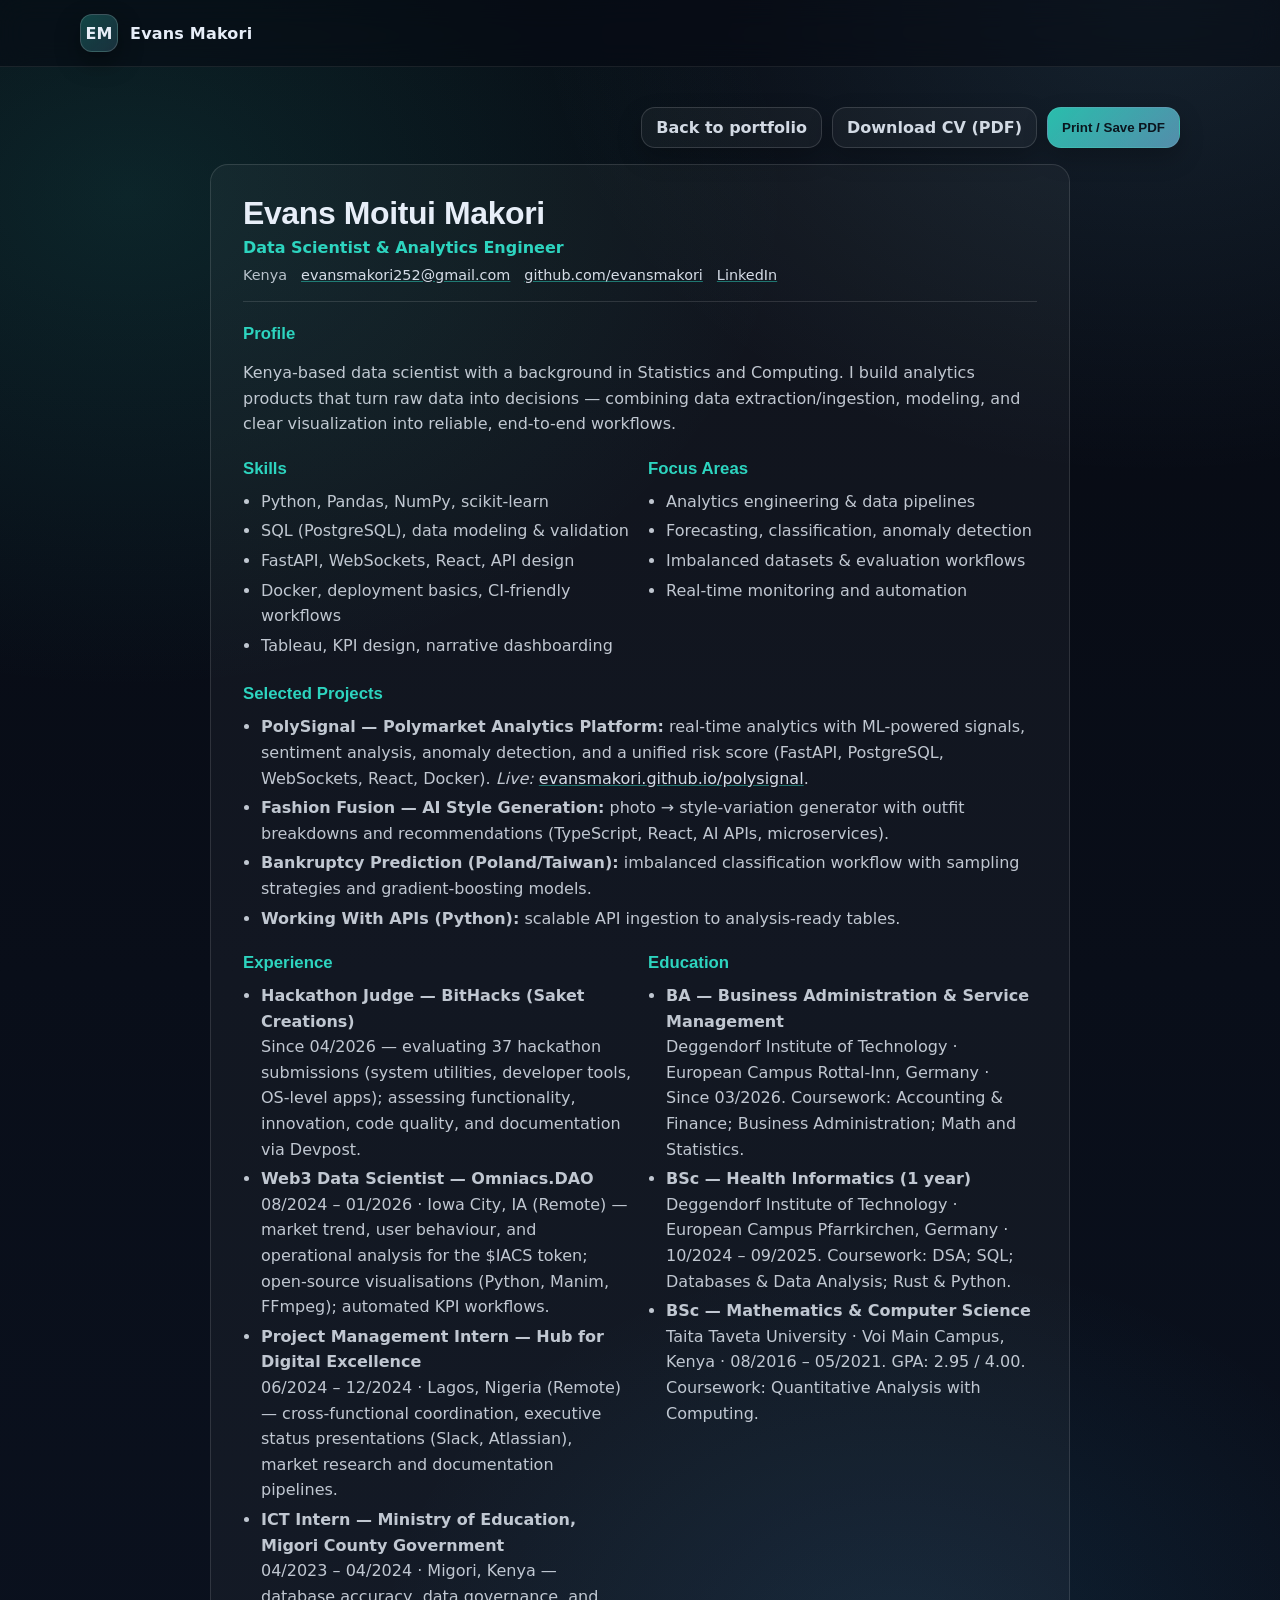
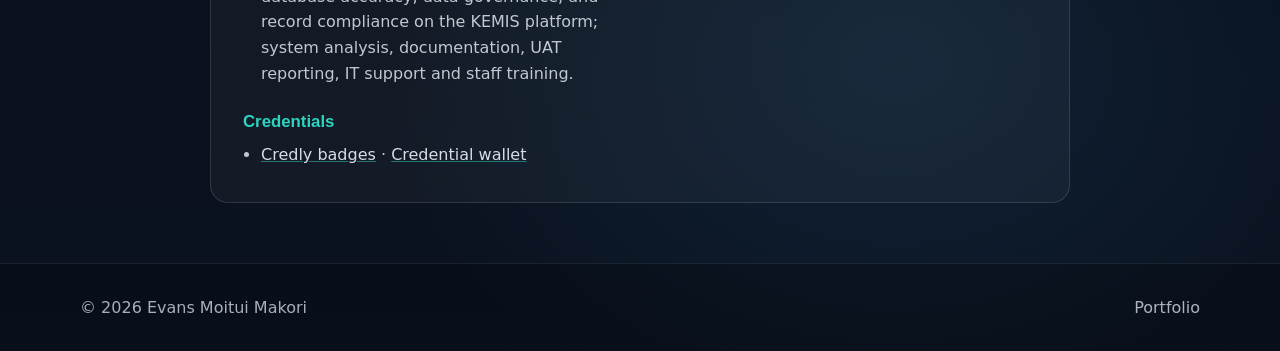
==== resume.html @ aa0fe99f "chore(projects): Remove Patient Room Occupancy & Allocation Monitoring project" ====
<!doctype html>
<html lang="en">
  <head>
    <meta charset="utf-8" />
    <meta name="viewport" content="width=device-width, initial-scale=1" />
    <title>Evans Moitui Makori — Résumé</title>
    <meta name="robots" content="index, follow" />
    <link rel="canonical" href="https://evansmakori.github.io/resume.html" />
    <meta name="description" content="Résumé for Evans Moitui Makori, Data Scientist and Analytics Engineer based in Kenya." />
    <link rel="icon" href="assets/favicon.png" type="image/png" />
    <link rel="stylesheet" href="styles.css" />
    <style>
      .resume-page { padding: 40px 0 60px; }
      .resume-wrap {
        max-width: 860px; margin: 0 auto;
        border: 1px solid rgba(255, 255, 255, 0.12);
        border-radius: 18px; background: rgba(255, 255, 255, 0.04);
        padding: 30px 32px;
      }
      .resume-top {
        display: flex; align-items: center; justify-content: space-between;
        gap: 16px; flex-wrap: wrap;
        border-bottom: 1px solid rgba(255, 255, 255, 0.12);
        padding-bottom: 18px;
      }
      .resume-top h1 { margin: 0; font-family: "Space Grotesk", sans-serif; font-size: 2rem; letter-spacing: -0.4px; }
      .resume-subtitle { margin: 6px 0 0; color: var(--accent); font-weight: 600; }
      .resume-contact {
        display: flex; flex-wrap: wrap; gap: 6px 14px;
        margin: 10px 0 0; color: rgba(231, 238, 248, 0.78); font-size: 0.9rem;
      }
      .resume-actions {
        position: sticky; top: 74px; display: flex; justify-content: flex-end;
        gap: 10px; margin-bottom: 16px; z-index: 30;
      }
      .resume-sec { margin-top: 22px; }
      .resume-sec h2 { margin: 0 0 10px; font-family: "Space Grotesk", sans-serif; font-size: 1.05rem; color: var(--accent); }
      .resume-list { margin: 0; padding: 0 0 0 18px; color: rgba(231, 238, 248, 0.82); line-height: 1.6; }
      .resume-list li { margin: 4px 0; }
      .resume-row { display: grid; grid-template-columns: 1fr 1fr; gap: 16px; }
      @media (max-width: 620px) {
        .resume-row { grid-template-columns: 1fr; }
        .resume-wrap { padding: 20px; }
      }
      @media print {
        .site-header, .site-footer, .resume-actions { display: none !important; }
        body { background: #fff; color: #111; }
        .resume-page { padding: 0; }
        .resume-wrap { border: none; background: none; padding: 0; color: #111; }
        .resume-top h1 { color: #111; }
        .resume-subtitle { color: #0f766e; }
        .resume-sec h2 { color: #0f766e; }
        .resume-list, .resume-contact { color: #222; }
      }
    </style>
  </head>
  <body>
    <header class="site-header">
      <div class="container header-inner">
        <a class="brand" href="index.html" aria-label="Back to portfolio">
          <span class="brand-mark" aria-hidden="true">EM</span>
          <span class="brand-text">Evans Makori</span>
        </a>
      </div>
    </header>

    <main class="resume-page">
      <div class="container">
        <div class="resume-actions">
          <a class="btn ghost" href="index.html">Back to portfolio</a>
          <a class="btn ghost" href="Evans_Moitui_Makori_CV.pdf" download>Download CV (PDF)</a>
          <button class="btn primary" type="button" onclick="window.print()">Print / Save PDF</button>
        </div>

        <div class="resume-wrap">
          <header class="resume-top">
            <div>
              <h1>Evans Moitui Makori</h1>
              <p class="resume-subtitle">Data Scientist &amp; Analytics Engineer</p>
              <div class="resume-contact">
                <span>Kenya</span>
                <a class="inline-link" href="mailto:evansmakori252@gmail.com">evansmakori252@gmail.com</a>
                <a class="inline-link" href="https://github.com/evansmakori" target="_blank" rel="noreferrer noopener">github.com/evansmakori</a>
                <a class="inline-link" href="https://www.linkedin.com/in/evansmoituimakori/" target="_blank" rel="noreferrer noopener">LinkedIn</a>
              </div>
            </div>
          </header>

          <section class="resume-sec">
            <h2>Profile</h2>
            <p style="color: rgba(231,238,248,0.82); line-height: 1.6;">
              Kenya-based data scientist with a background in Statistics and Computing. I build analytics products
              that turn raw data into decisions — combining data extraction/ingestion, modeling, and clear
              visualization into reliable, end-to-end workflows.
            </p>
          </section>
<section class="resume-sec resume-row">
            <div>
              <h2>Skills</h2>
              <ul class="resume-list">
                <li>Python, Pandas, NumPy, scikit-learn</li>
                <li>SQL (PostgreSQL), data modeling &amp; validation</li>
                <li>FastAPI, WebSockets, React, API design</li>
                <li>Docker, deployment basics, CI-friendly workflows</li>
                <li>Tableau, KPI design, narrative dashboarding</li>
              </ul>
            </div>
            <div>
              <h2>Focus Areas</h2>
              <ul class="resume-list">
                <li>Analytics engineering &amp; data pipelines</li>
                <li>Forecasting, classification, anomaly detection</li>
                <li>Imbalanced datasets &amp; evaluation workflows</li>
                <li>Real-time monitoring and automation</li>
              </ul>
            </div>
          </section>

          <section class="resume-sec">
            <h2>Selected Projects</h2>
            <ul class="resume-list">
              <li>
                <strong>PolySignal — Polymarket Analytics Platform:</strong> real-time analytics with ML-powered
                signals, sentiment analysis, anomaly detection, and a unified risk score (FastAPI, PostgreSQL,
                WebSockets, React, Docker). <em>Live:</em>
                <a class="inline-link" href="https://evansmakori.github.io/polysignal/" target="_blank" rel="noreferrer noopener">evansmakori.github.io/polysignal</a>.
              </li>
              <li>
                <strong>Fashion Fusion — AI Style Generation:</strong> photo → style-variation generator with outfit
                breakdowns and recommendations (TypeScript, React, AI APIs, microservices).
              </li>
              <li>
                <strong>Bankruptcy Prediction (Poland/Taiwan):</strong> imbalanced classification workflow with
                sampling strategies and gradient-boosting models.
              </li>
              <li>
                <strong>Working With APIs (Python):</strong> scalable API ingestion to analysis-ready tables.
              </li>
            </ul>
          </section>
<section class="resume-sec resume-row">
            <div>
              <h2>Experience</h2>
              <ul class="resume-list">
                <li>
                  <strong>Hackathon Judge — BitHacks (Saket Creations)</strong><br />
                  Since 04/2026 — evaluating 37 hackathon submissions (system utilities, developer tools, OS-level
                  apps); assessing functionality, innovation, code quality, and documentation via Devpost.
                </li>
                <li>
                  <strong>Web3 Data Scientist — Omniacs.DAO</strong><br />
                  08/2024 – 01/2026 · Iowa City, IA (Remote) — market trend, user behaviour, and operational analysis
                  for the $IACS token; open-source visualisations (Python, Manim, FFmpeg); automated KPI workflows.
                </li>
                <li>
                  <strong>Project Management Intern — Hub for Digital Excellence</strong><br />
                  06/2024 – 12/2024 · Lagos, Nigeria (Remote) — cross-functional coordination, executive status
                  presentations (Slack, Atlassian), market research and documentation pipelines.
                </li>
                <li>
                  <strong>ICT Intern — Ministry of Education, Migori County Government</strong><br />
                  04/2023 – 04/2024 · Migori, Kenya — database accuracy, data governance, and record compliance on
                  the KEMIS platform; system analysis, documentation, UAT reporting, IT support and staff training.
                </li>
              </ul>
            </div>
            <div>
              <h2>Education</h2>
              <ul class="resume-list">
                <li>
                  <strong>BA — Business Administration &amp; Service Management</strong><br />
                  Deggendorf Institute of Technology · European Campus Rottal-Inn, Germany · Since 03/2026.
                  Coursework: Accounting &amp; Finance; Business Administration; Math and Statistics.
                </li>
                <li>
                  <strong>BSc — Health Informatics (1 year)</strong><br />
                  Deggendorf Institute of Technology · European Campus Pfarrkirchen, Germany · 10/2024 – 09/2025.
                  Coursework: DSA; SQL; Databases &amp; Data Analysis; Rust &amp; Python.
                </li>
                <li>
                  <strong>BSc — Mathematics &amp; Computer Science</strong><br />
                  Taita Taveta University · Voi Main Campus, Kenya · 08/2016 – 05/2021. GPA: 2.95 / 4.00.
                  Coursework: Quantitative Analysis with Computing.
                </li>
              </ul>
            </div>
          </section>

          <section class="resume-sec">
            <h2>Credentials</h2>
            <ul class="resume-list">
              <li>
                <a class="inline-link" href="https://www.credly.com/users/evans-makori" target="_blank" rel="noreferrer noopener">Credly badges</a>
                · <a class="inline-link" href="https://www.credential.net/profile/evansmakori561042/wallet" target="_blank" rel="noreferrer noopener">Credential wallet</a>
              </li>
            </ul>
          </section>
        </div>
      </div>
    </main>

    <footer class="site-footer">
      <div class="container footer-inner">
        <p>© <span id="year"></span> Evans Moitui Makori</p>
        <p class="footer-links">
          <a href="index.html">Portfolio</a>
        </p>
      </div>
    </footer>

    <script src="script.js" defer></script>
  </body>
</html>
---- styles.css ----
:root {
  --bg0: #070a12;
  --bg1: #0b1220;
  --text: #e7eef8;
  --muted: rgba(231, 238, 248, 0.78);
  --card: rgba(255, 255, 255, 0.06);
  --stroke: rgba(255, 255, 255, 0.12);
  --shadow: rgba(0, 0, 0, 0.38);
  --accent: #2dd4bf;
  --accent2: #7dd3fc;
  --radius: 18px;
  --radius-sm: 14px;
  --max: 1120px;
}

* {
  box-sizing: border-box;
}

html {
  scroll-behavior: smooth;
}

body {
  margin: 0;
  font-family: "IBM Plex Sans", ui-sans-serif, system-ui, -apple-system, "Segoe UI", sans-serif;
  color: var(--text);
  background: radial-gradient(1200px 900px at 10% 10%, rgba(45, 212, 191, 0.13), transparent 55%),
    radial-gradient(1100px 850px at 90% 0%, rgba(125, 211, 252, 0.12), transparent 56%),
    radial-gradient(900px 700px at 70% 85%, rgba(56, 189, 248, 0.1), transparent 58%),
    linear-gradient(180deg, var(--bg0), var(--bg1));
}

code {
  font-family: ui-monospace, SFMono-Regular, Menlo, Monaco, Consolas, "Liberation Mono", "Courier New", monospace;
  font-size: 0.95em;
}

a {
  color: inherit;
  text-decoration: none;
}

a:hover {
  text-decoration: underline;
}

.skip-link {
  position: absolute;
  left: -999px;
  top: 8px;
  padding: 10px 12px;
  background: rgba(10, 16, 28, 0.92);
  border: 1px solid var(--stroke);
  border-radius: 10px;
  z-index: 999;
}

.skip-link:focus {
  left: 12px;
}

.container {
  max-width: var(--max);
  margin: 0 auto;
  padding: 0 20px;
}

.site-header {
  position: sticky;
  top: 0;
  z-index: 40;
  backdrop-filter: blur(14px);
  background: rgba(7, 10, 18, 0.56);
  border-bottom: 1px solid rgba(255, 255, 255, 0.08);
}

.header-inner {
  display: flex;
  align-items: center;
  justify-content: space-between;
  gap: 18px;
  padding: 14px 0;
}

.brand {
  display: inline-flex;
  align-items: center;
  gap: 12px;
}

.brand-mark {
  width: 38px;
  height: 38px;
  border-radius: 12px;
  display: grid;
  place-items: center;
  background: linear-gradient(135deg, rgba(45, 212, 191, 0.28), rgba(125, 211, 252, 0.16));
  border: 1px solid rgba(255, 255, 255, 0.16);
  box-shadow: 0 10px 24px var(--shadow);
  font-weight: 700;
  font-family: "Space Grotesk", ui-sans-serif, system-ui, sans-serif;
}

.brand-text {
  font-weight: 600;
  letter-spacing: 0.2px;
}

.nav {
  display: flex;
  flex-wrap: wrap;
  gap: 10px;
  justify-content: flex-end;
}

.nav-link {
  padding: 8px 10px;
  border-radius: 12px;
  color: var(--muted);
}

.nav-link:hover {
  background: rgba(255, 255, 255, 0.06);
  color: var(--text);
  text-decoration: none;
}

.hero {
  padding: 42px 0 26px;
}

.hero-grid {
  display: grid;
  grid-template-columns: 1fr;
  gap: 22px;
}

.hero-left {
  padding: 26px;
  border: 1px solid rgba(255, 255, 255, 0.1);
  background: rgba(255, 255, 255, 0.04);
  border-radius: var(--radius);
  box-shadow: 0 24px 80px rgba(0, 0, 0, 0.32);
}

.hero-head {
  display: flex;
  align-items: center;
  gap: 16px;
}

.avatar {
  width: 120px;
  height: 120px;
  border-radius: 999px;
  object-fit: cover;
  border: 1px solid rgba(255, 255, 255, 0.14);
  box-shadow: 0 18px 42px rgba(0, 0, 0, 0.42);
}

.h1 {
  margin: 0;
  font-family: "Space Grotesk", ui-sans-serif, system-ui, sans-serif;
  font-size: clamp(30px, 3.2vw, 44px);
  line-height: 1.05;
  letter-spacing: -0.6px;
}

.subtitle {
  margin: 8px 0 0;
  color: rgba(231, 238, 248, 0.82);
  font-weight: 500;
}

.sep {
  color: rgba(255, 255, 255, 0.22);
  padding: 0 6px;
}

.lede {
  margin: 16px 0 0;
  color: rgba(231, 238, 248, 0.8);
  line-height: 1.6;
  font-size: 1.02rem;
}

.cta-row {
  display: flex;
  flex-wrap: wrap;
  gap: 10px;
  margin-top: 18px;
}

.btn {
  display: inline-flex;
  align-items: center;
  justify-content: center;
  gap: 10px;
  padding: 10px 14px;
  border-radius: 14px;
  border: 1px solid rgba(255, 255, 255, 0.14);
  background: rgba(255, 255, 255, 0.06);
  color: rgba(231, 238, 248, 0.9);
  font-weight: 600;
  box-shadow: 0 10px 24px rgba(0, 0, 0, 0.22);
  text-decoration: none;
}

.btn:hover {
  text-decoration: none;
  border-color: rgba(255, 255, 255, 0.22);
  background: rgba(255, 255, 255, 0.08);
}

.btn.primary {
  background: linear-gradient(135deg, rgba(45, 212, 191, 0.88), rgba(125, 211, 252, 0.62));
  color: rgba(7, 10, 18, 0.92);
  border-color: rgba(255, 255, 255, 0.08);
}

.btn.primary:hover {
  filter: brightness(1.03);
}

.btn.ghost {
  background: rgba(255, 255, 255, 0.04);
}

.btn.subtle {
  background: rgba(45, 212, 191, 0.08);
  border-color: rgba(45, 212, 191, 0.22);
}

.btn.subtle:hover {
  background: rgba(45, 212, 191, 0.12);
}

.mini {
  margin-top: 18px;
  display: grid;
  grid-template-columns: repeat(3, 1fr);
  gap: 10px;
}

.mini-card {
  padding: 12px 12px;
  border-radius: var(--radius-sm);
  background: rgba(255, 255, 255, 0.03);
  border: 1px solid rgba(255, 255, 255, 0.1);
}

.mini-k {
  font-size: 0.82rem;
  color: rgba(231, 238, 248, 0.68);
}

.mini-v {
  margin-top: 6px;
  line-height: 1.35;
  font-weight: 500;
  color: rgba(231, 238, 248, 0.88);
  font-size: 0.94rem;
}

.inline-link {
  color: rgba(231, 238, 248, 0.92);
  text-decoration: underline;
  text-decoration-color: rgba(45, 212, 191, 0.5);
}

.dot {
  margin: 0 8px;
  color: rgba(255, 255, 255, 0.22);
}

.panel {
  width: 100%;
  border-radius: var(--radius);
  border: 1px solid rgba(255, 255, 255, 0.1);
  background: rgba(255, 255, 255, 0.04);
  padding: 22px;
  box-shadow: 0 24px 80px rgba(0, 0, 0, 0.32);
}

.h2 {
  margin: 0;
  font-family: "Space Grotesk", ui-sans-serif, system-ui, sans-serif;
  font-size: 1.35rem;
  letter-spacing: -0.2px;
}

.h3 {
  margin: 0;
  font-family: "Space Grotesk", ui-sans-serif, system-ui, sans-serif;
  font-size: 1.05rem;
  letter-spacing: -0.2px;
}

.bullets {
  margin: 14px 0 0;
  padding: 0 0 0 18px;
  color: rgba(231, 238, 248, 0.8);
  line-height: 1.6;
}

.bullets li {
  margin: 6px 0;
}

.panel-actions {
  display: flex;
  flex-wrap: wrap;
  gap: 10px;
  margin-top: 16px;
}

.note {
  margin: 14px 0 0;
  color: rgba(231, 238, 248, 0.7);
  line-height: 1.5;
  font-size: 0.92rem;
}

.section {
  padding: 34px 0;
}

.section-head {
  display: flex;
  align-items: baseline;
  justify-content: space-between;
  gap: 18px;
}

.section-sub {
  margin: 10px 0 0;
  color: rgba(231, 238, 248, 0.72);
  line-height: 1.55;
}

.grid {
  margin-top: 18px;
  display: grid;
  grid-template-columns: repeat(3, 1fr);
  gap: 14px;
}

.card {
  display: flex;
  flex-direction: column;
  gap: 14px;
  padding: 18px;
  border-radius: var(--radius);
  background: rgba(255, 255, 255, 0.04);
  border: 1px solid rgba(255, 255, 255, 0.1);
  box-shadow: 0 18px 70px rgba(0, 0, 0, 0.22);
}

.card-top {
  display: flex;
  flex-direction: column;
  gap: 10px;
}

.card-desc {
  margin: 0;
  color: rgba(231, 238, 248, 0.78);
  line-height: 1.55;
}

.tags {
  list-style: none;
  display: flex;
  flex-wrap: wrap;
  gap: 8px;
  margin: 0;
  padding: 0;
}

.tags li {
  padding: 6px 10px;
  border-radius: 999px;
  border: 1px solid rgba(255, 255, 255, 0.12);
  background: rgba(255, 255, 255, 0.03);
  color: rgba(231, 238, 248, 0.78);
  font-size: 0.86rem;
  font-weight: 600;
}

.card-actions {
  display: flex;
  flex-wrap: wrap;
  gap: 10px;
  margin-top: auto;
}

.split {
  display: flex;
  align-items: center;
  justify-content: space-between;
  gap: 16px;
  padding: 18px;
  border-radius: var(--radius);
  background: rgba(255, 255, 255, 0.04);
  border: 1px solid rgba(255, 255, 255, 0.1);
}

.split-actions {
  display: flex;
  gap: 10px;
  flex-wrap: wrap;
  justify-content: flex-end;
}

.skill-grid {
  margin-top: 18px;
  display: grid;
  grid-template-columns: repeat(4, 1fr);
  gap: 12px;
}

.skill-card {
  padding: 16px;
  border-radius: var(--radius);
  background: rgba(255, 255, 255, 0.04);
  border: 1px solid rgba(255, 255, 255, 0.1);
  color: rgba(231, 238, 248, 0.8);
  line-height: 1.55;
}

.skill-card p {
  margin: 10px 0 0;
}

.cred-row {
  display: flex;
  flex-wrap: wrap;
  gap: 10px;
  margin-top: 14px;
}

.contact-card {
  padding: 20px;
  border-radius: var(--radius);
  background: rgba(255, 255, 255, 0.04);
  border: 1px solid rgba(255, 255, 255, 0.1);
  box-shadow: 0 18px 70px rgba(0, 0, 0, 0.22);
}

.contact-actions {
  display: flex;
  flex-wrap: wrap;
  gap: 10px;
  margin-top: 14px;
}

.fineprint {
  margin: 14px 0 0;
  color: rgba(231, 238, 248, 0.7);
  line-height: 1.5;
  font-size: 0.92rem;
}

.site-footer {
  border-top: 1px solid rgba(255, 255, 255, 0.08);
  background: rgba(7, 10, 18, 0.42);
}

.footer-inner {
  display: flex;
  align-items: center;
  justify-content: space-between;
  gap: 14px;
  padding: 18px 0;
  color: rgba(231, 238, 248, 0.72);
}

.footer-links {
  display: flex;
  align-items: center;
  gap: 0;
}

.footer-links a {
  color: rgba(231, 238, 248, 0.74);
}

.footer-links a:hover {
  color: rgba(231, 238, 248, 0.92);
  text-decoration-color: rgba(45, 212, 191, 0.5);
}

.reveal {
  opacity: 0;
  transform: translateY(14px);
  transition: opacity 650ms ease, transform 650ms ease;
}

.reveal.is-visible {
  opacity: 1;
  transform: translateY(0);
}

@media (prefers-reduced-motion: reduce) {
  html {
    scroll-behavior: auto;
  }

  .reveal {
    opacity: 1;
    transform: none;
    transition: none;
  }
}

@media (max-width: 980px) {
  .hero-grid {
    grid-template-columns: 1fr;
  }

  .mini {
    grid-template-columns: 1fr;
  }

  .grid {
    grid-template-columns: repeat(2, 1fr);
  }

  .skill-grid {
    grid-template-columns: repeat(2, 1fr);
  }
}

@media (max-width: 620px) {
  .nav {
    display: none;
  }

  .hero-left {
    padding: 18px;
  }

  .hero-head {
    align-items: flex-start;
  }

  .avatar {
    width: 92px;
    height: 92px;
  }

  .grid {
    grid-template-columns: 1fr;
  }

  .skill-grid {
    grid-template-columns: 1fr;
  }

  .footer-inner {
    flex-direction: column;
    align-items: flex-start;
  }
}

/* Focus styles */

:focus {
  outline: 3px solid rgba(45, 212, 191, 0.7);
  outline-offset: 3px;
  border-radius: 10px;
}

@supports selector(:focus-visible) {
  :focus {
    outline: none;
  }

  :focus-visible {
    outline: 3px solid rgba(45, 212, 191, 0.7);
    outline-offset: 3px;
    border-radius: 10px;
  }
}
/* ============================= */
/* Full-refresh additions        */
/* ============================= */

/* Mobile navigation toggle */
.nav-toggle {
  display: none;
}

@media (max-width: 620px) {
  .nav-toggle {
    display: inline-flex;
    flex-direction: column;
    justify-content: center;
    align-items: center;
    gap: 5px;
    width: 44px;
    height: 44px;
    padding: 0;
    margin-left: auto;
    background: rgba(255, 255, 255, 0.06);
    border: 1px solid var(--stroke);
    border-radius: 12px;
    cursor: pointer;
  }

  .nav-toggle-bar {
    display: block;
    width: 20px;
    height: 2px;
    background: var(--text);
    border-radius: 2px;
    transition: transform 0.25s ease, opacity 0.25s ease;
  }

  .site-header.is-open .nav-toggle-bar:nth-child(1) {
    transform: translateY(7px) rotate(45deg);
  }

  .site-header.is-open .nav-toggle-bar:nth-child(2) {
    opacity: 0;
  }

  .site-header.is-open .nav-toggle-bar:nth-child(3) {
    transform: translateY(-7px) rotate(-45deg);
  }

  .nav {
    display: none;
    position: absolute;
    top: calc(100% + 8px);
    left: 20px;
    right: 20px;
    z-index: 50;
    flex-direction: column;
    gap: 4px;
    padding: 8px;
    background: rgba(7, 10, 18, 0.98);
    border: 1px solid var(--stroke);
    border-radius: 14px;
    box-shadow: 0 18px 50px rgba(0, 0, 0, 0.5);
  }

  .site-header.is-open .nav {
    display: flex;
  }

  .nav-link {
    padding: 12px 14px;
    border-radius: 10px;
    font-weight: 600;
  }

  .nav-link:hover {
    background: rgba(255, 255, 255, 0.08);
    text-decoration: none;
  }
}

/* Highlight stats strip */
.stats {
  margin-top: 18px;
  display: grid;
  grid-template-columns: repeat(3, 1fr);
  gap: 10px;
}

.stat {
  padding: 12px;
  border-radius: var(--radius-sm);
  background: rgba(255, 255, 255, 0.03);
  border: 1px solid rgba(255, 255, 255, 0.1);
}

.stat-num {
  display: block;
  font-family: "Space Grotesk", ui-sans-serif, system-ui, sans-serif;
  font-weight: 700;
  font-size: 1.5rem;
  color: var(--accent);
}

.stat-label {
  display: block;
  margin-top: 4px;
  color: rgba(231, 238, 248, 0.72);
  font-size: 0.84rem;
  line-height: 1.3;
}

/* Project cover art */
.project-cover {
  position: relative;
  height: 148px;
  border-radius: calc(var(--radius) - 6px);
  display: grid;
  place-items: center;
  overflow: hidden;
  background: linear-gradient(135deg, var(--c1), var(--c2));
  border: 1px solid rgba(255, 255, 255, 0.12);
}

.project-cover-img {
  background: #0b1220;
}

.project-cover-img img {
  width: 100%;
  height: 100%;
  object-fit: cover;
  display: block;
}

.cover-glyph {
  font-size: 2.4rem;
  filter: drop-shadow(0 8px 18px rgba(0, 0, 0, 0.35));
}

.cover-label {
  position: absolute;
  left: 10px;
  bottom: 10px;
  padding: 4px 10px;
  font-size: 0.76rem;
  font-weight: 600;
  color: #062a30;
  background: rgba(255, 255, 255, 0.84);
  border-radius: 999px;
}

/* Card hover lift */
.card {
  transition: transform 0.25s ease, border-color 0.25s ease, box-shadow 0.25s ease;
}

.card:hover {
  transform: translateY(-4px);
  border-color: rgba(45, 212, 191, 0.4);
  box-shadow: 0 26px 80px rgba(0, 0, 0, 0.4);
}

.video-embed {
  margin-top: 14px;
  position: relative;
  width: 100%;
  aspect-ratio: 16 / 9;
  border-radius: var(--radius-sm);
  overflow: hidden;
  background: #000;
  border: 1px solid rgba(255, 255, 255, 0.1);
}

.video-embed iframe {
  position: absolute;
  inset: 0;
  width: 100%;
  height: 100%;
  border: 0;
}

/* Dashboard banner */
.dash-banner {
  margin: 18px 0 0;
  border-radius: var(--radius);
  overflow: hidden;
  border: 1px solid rgba(255, 255, 255, 0.1);
  background: rgba(255, 255, 255, 0.03);
}

.dash-banner img {
  display: block;
  width: 100%;
  height: auto;
}

.dash-banner figcaption {
  padding: 10px 14px;
  color: rgba(231, 238, 248, 0.72);
  font-size: 0.86rem;
}

/* Dashboard gallery */
.dash-grid {
  margin-top: 18px;
  display: grid;
  grid-template-columns: repeat(3, 1fr);
  gap: 14px;
}

.dash-tile {
  display: block;
  text-decoration: none;
  border-radius: var(--radius);
  overflow: hidden;
  border: 1px solid rgba(255, 255, 255, 0.1);
  background: rgba(255, 255, 255, 0.04);
  transition: transform 0.25s ease, border-color 0.25s ease, box-shadow 0.25s ease;
}

.dash-tile:hover {
  text-decoration: none;
  transform: translateY(-3px);
  border-color: rgba(45, 212, 191, 0.45);
  box-shadow: 0 20px 50px rgba(0, 0, 0, 0.3);
}

.dash-cover {
  display: grid;
  place-items: center;
  height: 130px;
  background: #000000;
  background: linear-gradient(135deg, rgba(255, 255, 255, 0.05), rgba(255, 255, 255, 0.02));
}

.dash-cover-img {
  background: #0b1220;
}

.dash-cover-img img {
  width: 100%;
  height: 100%;
  object-fit: cover;
  display: block;
}

.dash-meta {
  display: flex;
  flex-direction: column;
  gap: 4px;
  padding: 12px 14px;
  background: rgba(7, 10, 18, 0.78);
  backdrop-filter: blur(6px);
  border-top: 1px solid rgba(255, 255, 255, 0.08);
}

.dash-meta strong {
  color: var(--text);
  font-family: "Space Grotesk", ui-sans-serif, system-ui, sans-serif;
}

.dash-meta span {
  color: rgba(231, 238, 248, 0.72);
  font-size: 0.86rem;
  line-height: 1.4;
}

/* Experience timeline */
.xp-grid {
  display: grid;
  grid-template-columns: 1.15fr 1fr;
  gap: 26px;
  margin-top: 22px;
  align-items: start;
}

.xp-title {
  margin: 0 0 14px;
  font-family: "Space Grotesk", sans-serif;
  font-size: 1.05rem;
  color: var(--accent);
  letter-spacing: 0.4px;
  text-transform: uppercase;
}

.tl-role {
  margin: 0;
  font-family: "Space Grotesk", sans-serif;
  font-size: 1.02rem;
}

.skills-map {
  margin-top: 34px;
}

.skill-grid {
  display: grid;
  grid-template-columns: repeat(auto-fit, minmax(280px, 1fr));
  gap: 16px;
  margin-top: 6px;
}

.skill-card {
  padding: 16px 18px;
  border: 1px solid rgba(255, 255, 255, 0.1);
  background: rgba(255, 255, 255, 0.04);
  border-radius: var(--radius-sm, 12px);
}

.skill-card h4 {
  margin: 0 0 10px;
  font-family: "Space Grotesk", sans-serif;
  font-size: 1rem;
  color: var(--accent);
}

.skill-card ul {
  margin: 0;
  padding-left: 18px;
  color: rgba(231, 238, 248, 0.78);
  line-height: 1.55;
  font-size: 0.92rem;
}

.skill-card li {
  margin: 6px 0;
}

@media (max-width: 980px) {
  .xp-grid {
    grid-template-columns: 1fr;
  }
}

.timeline {
  position: relative;
  margin-top: 18px;
}

.timeline::before {
  content: "";
  position: absolute;
  left: 7px;
  top: 8px;
  bottom: 8px;
  width: 2px;
  background: linear-gradient(180deg, rgba(45, 212, 191, 0.55), rgba(125, 211, 252, 0.2));
  border-radius: 2px;
}

.tl-item {
  position: relative;
  padding-left: 30px;
  margin-bottom: 14px;
}

.tl-marker {
  position: absolute;
  left: 1px;
  top: 8px;
  width: 14px;
  height: 14px;
  border-radius: 999px;
  background: var(--accent);
  border: 3px solid #0b1220;
  box-shadow: 0 0 0 2px rgba(45, 212, 191, 0.35);
}

.tl-card {
  padding: 14px 16px;
  border-radius: var(--radius-sm);
  background: rgba(255, 255, 255, 0.04);
  border: 1px solid rgba(255, 255, 255, 0.1);
}

.tl-meta {
  margin: 6px 0 0;
  color: var(--accent);
  font-weight: 600;
  font-size: 0.86rem;
}

.tl-desc {
  margin: 8px 0 0;
  color: rgba(231, 238, 248, 0.78);
  line-height: 1.55;
}

.footer-links {
  flex-wrap: wrap;
  gap: 4px 0;
}

@media (max-width: 620px) {
  .dash-grid {
    grid-template-columns: 1fr;
  }

  .stats {
    grid-template-columns: 1fr;
  }
}
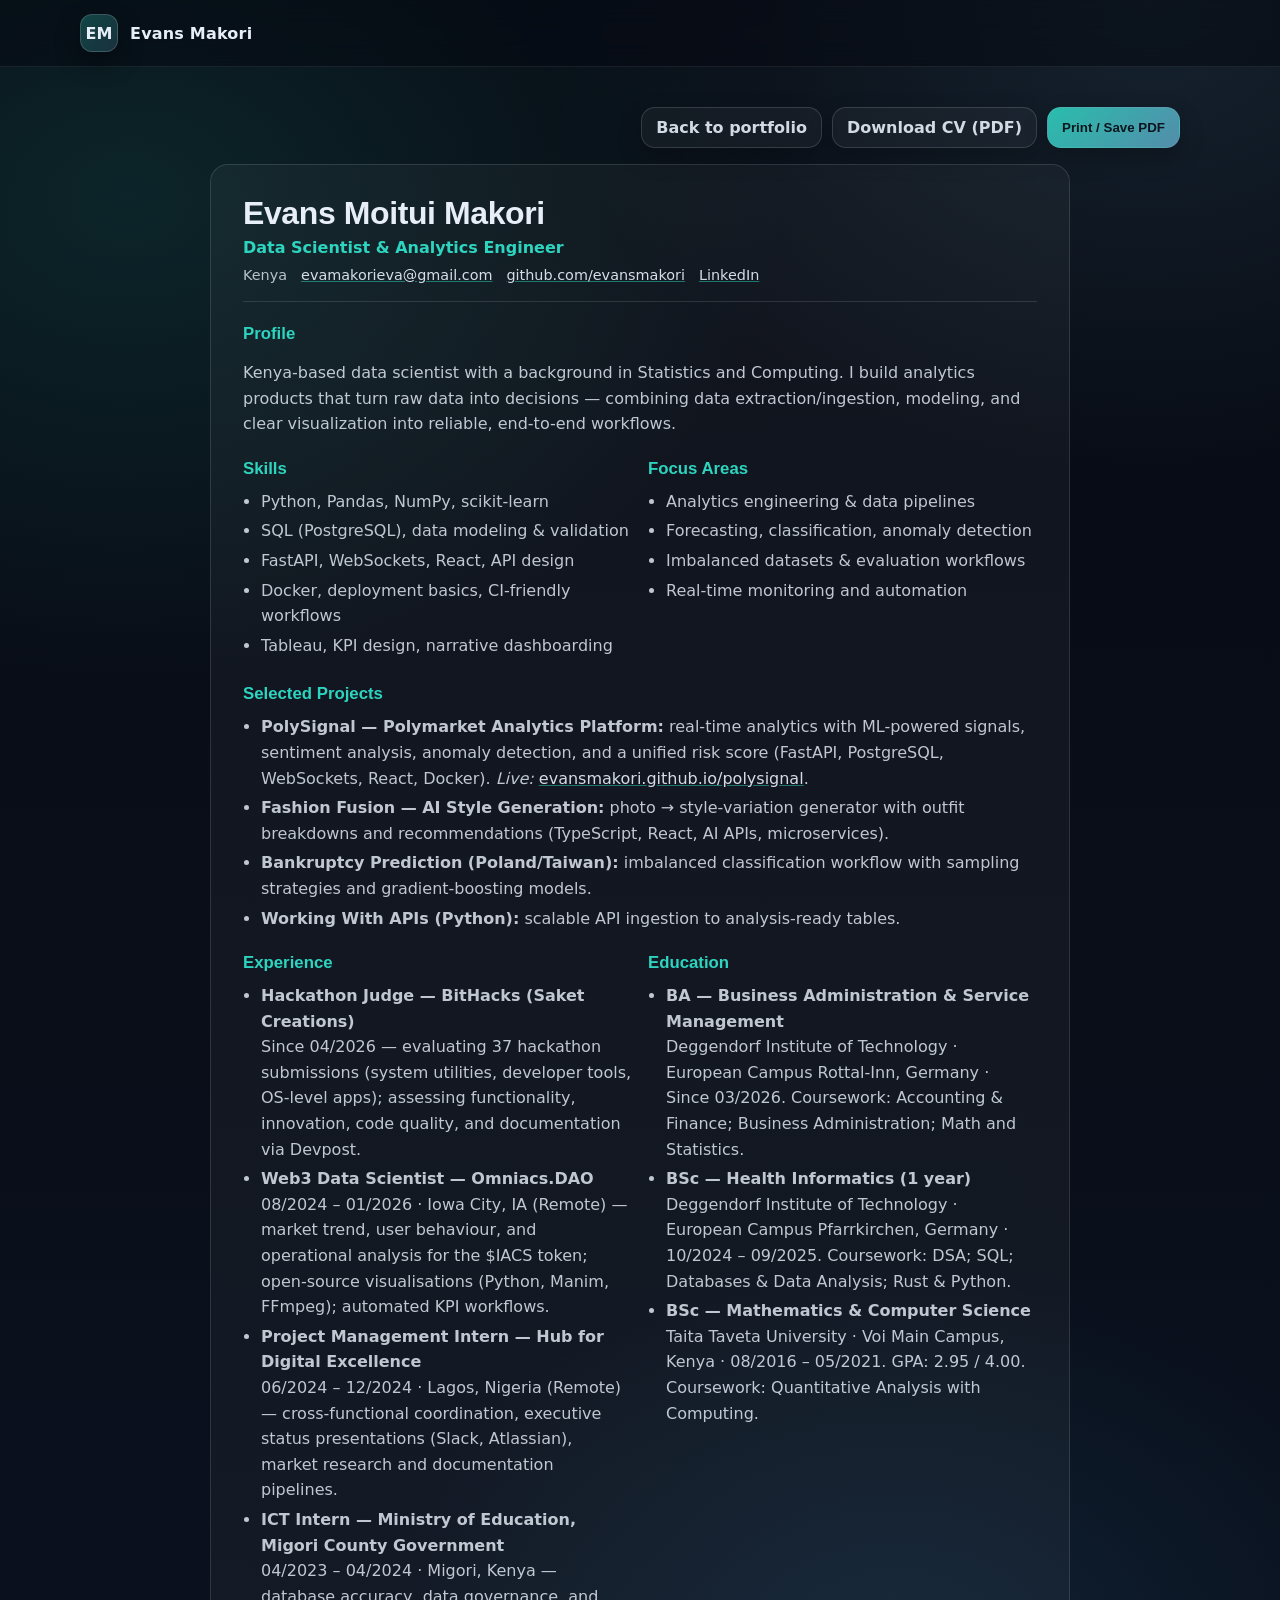
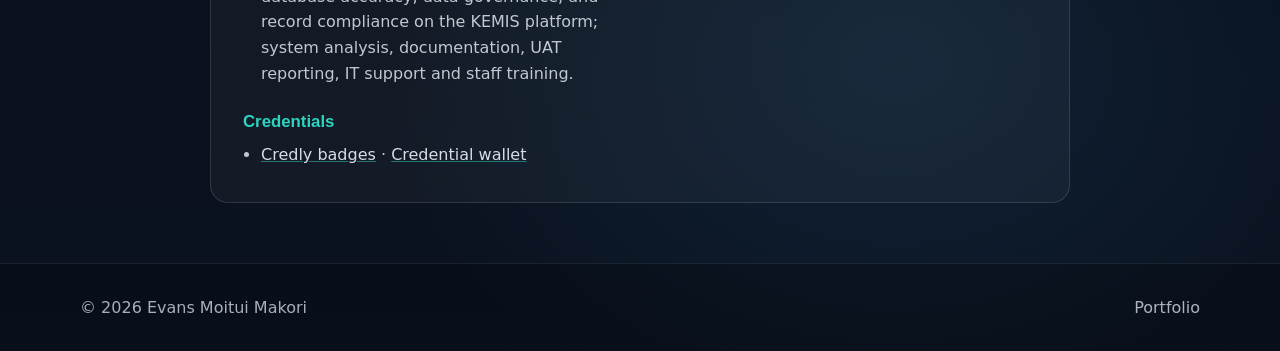
==== commit 07ccfc4a: "fix(contact): Update contact email to evamakorieva@gmail.com" ====
--- a/resume.html
+++ b/resume.html
@@ -79,7 +79,7 @@
               <p class="resume-subtitle">Data Scientist &amp; Analytics Engineer</p>
               <div class="resume-contact">
                 <span>Kenya</span>
-                <a class="inline-link" href="mailto:evansmakori252@gmail.com">evansmakori252@gmail.com</a>
+                <a class="inline-link" href="mailto:evamakorieva@gmail.com">evamakorieva@gmail.com</a>
                 <a class="inline-link" href="https://github.com/evansmakori" target="_blank" rel="noreferrer noopener">github.com/evansmakori</a>
                 <a class="inline-link" href="https://www.linkedin.com/in/evansmoituimakori/" target="_blank" rel="noreferrer noopener">LinkedIn</a>
               </div>
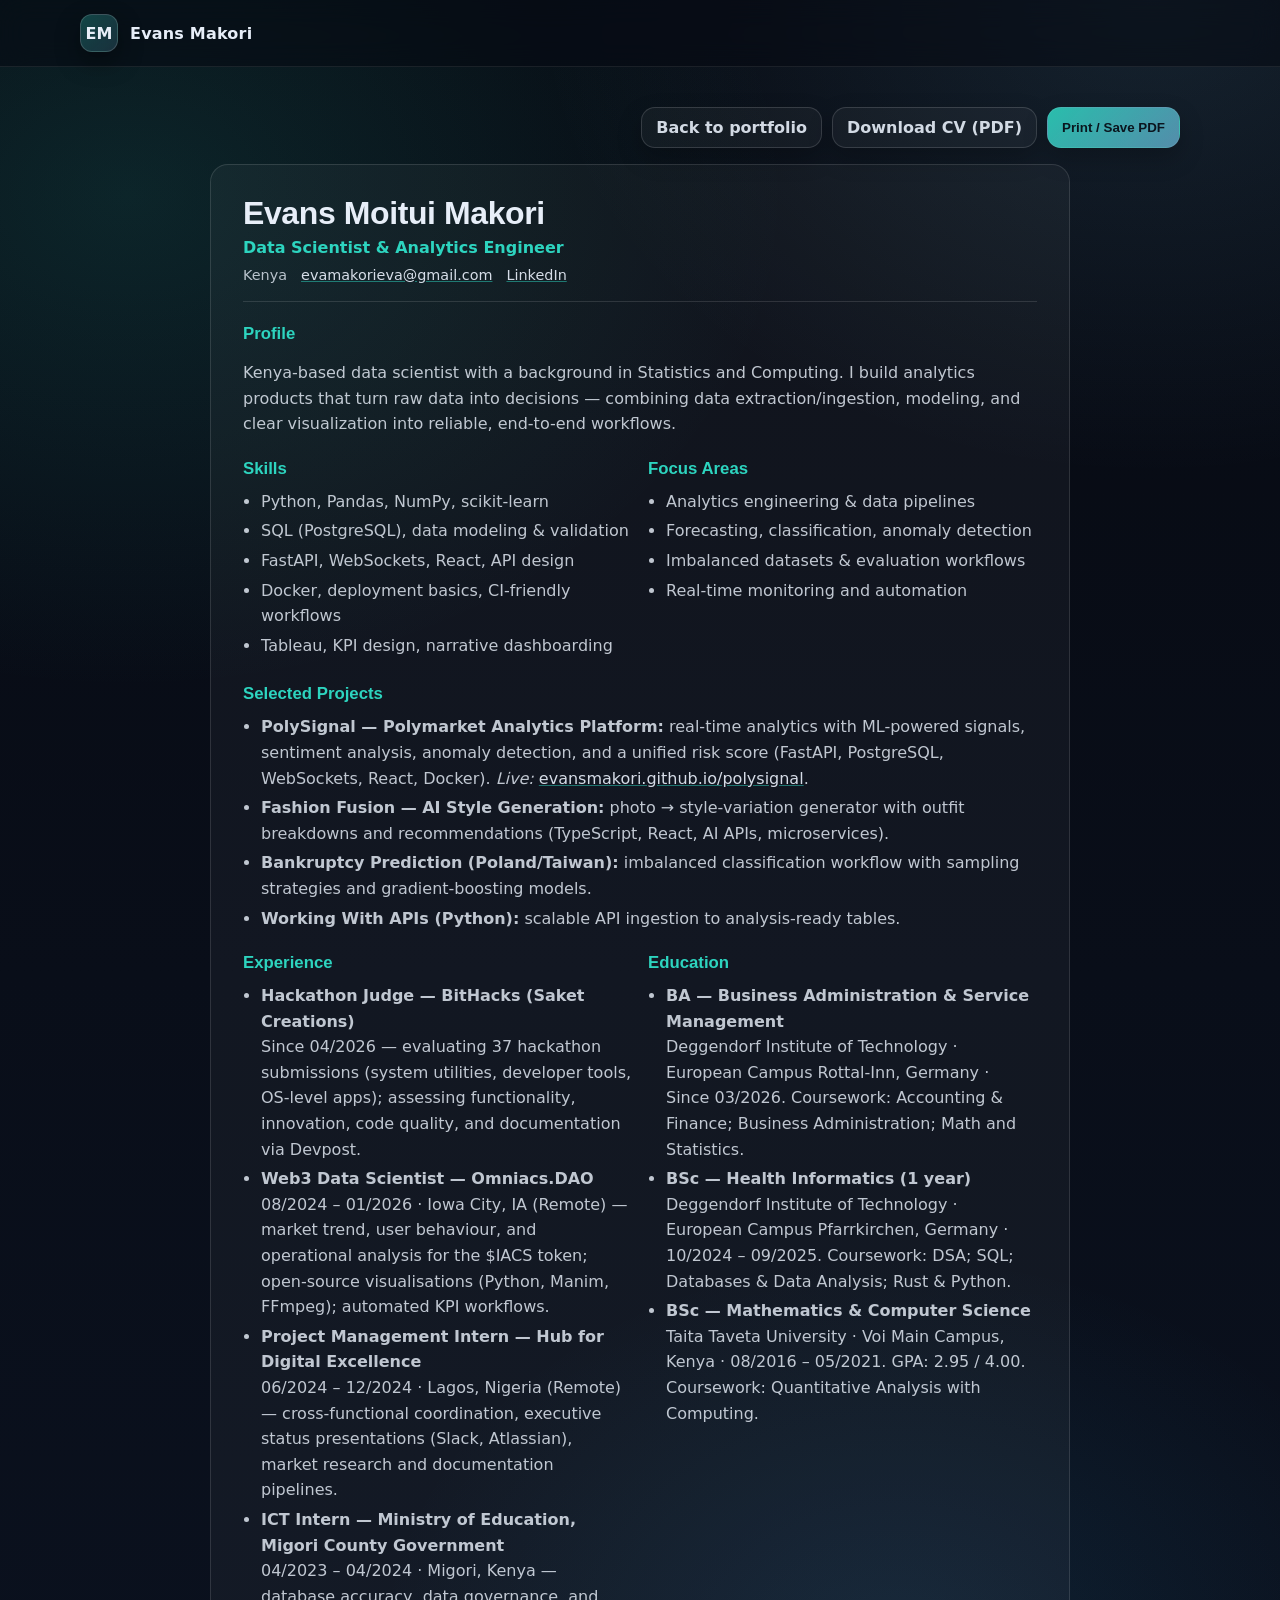
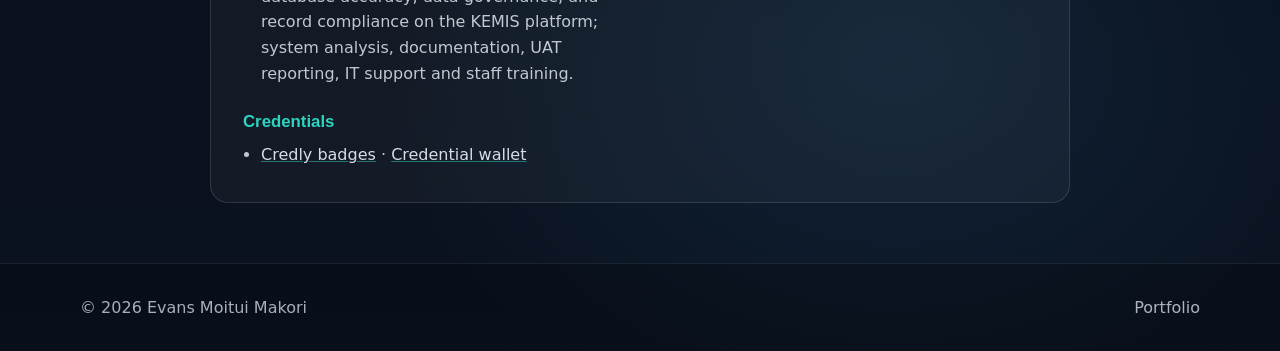
==== commit 67c7e479: "fix(contact): Remove GitHub from contact links" ====
--- a/resume.html
+++ b/resume.html
@@ -80,7 +80,6 @@
               <div class="resume-contact">
                 <span>Kenya</span>
                 <a class="inline-link" href="mailto:evamakorieva@gmail.com">evamakorieva@gmail.com</a>
-                <a class="inline-link" href="https://github.com/evansmakori" target="_blank" rel="noreferrer noopener">github.com/evansmakori</a>
                 <a class="inline-link" href="https://www.linkedin.com/in/evansmoituimakori/" target="_blank" rel="noreferrer noopener">LinkedIn</a>
               </div>
             </div>
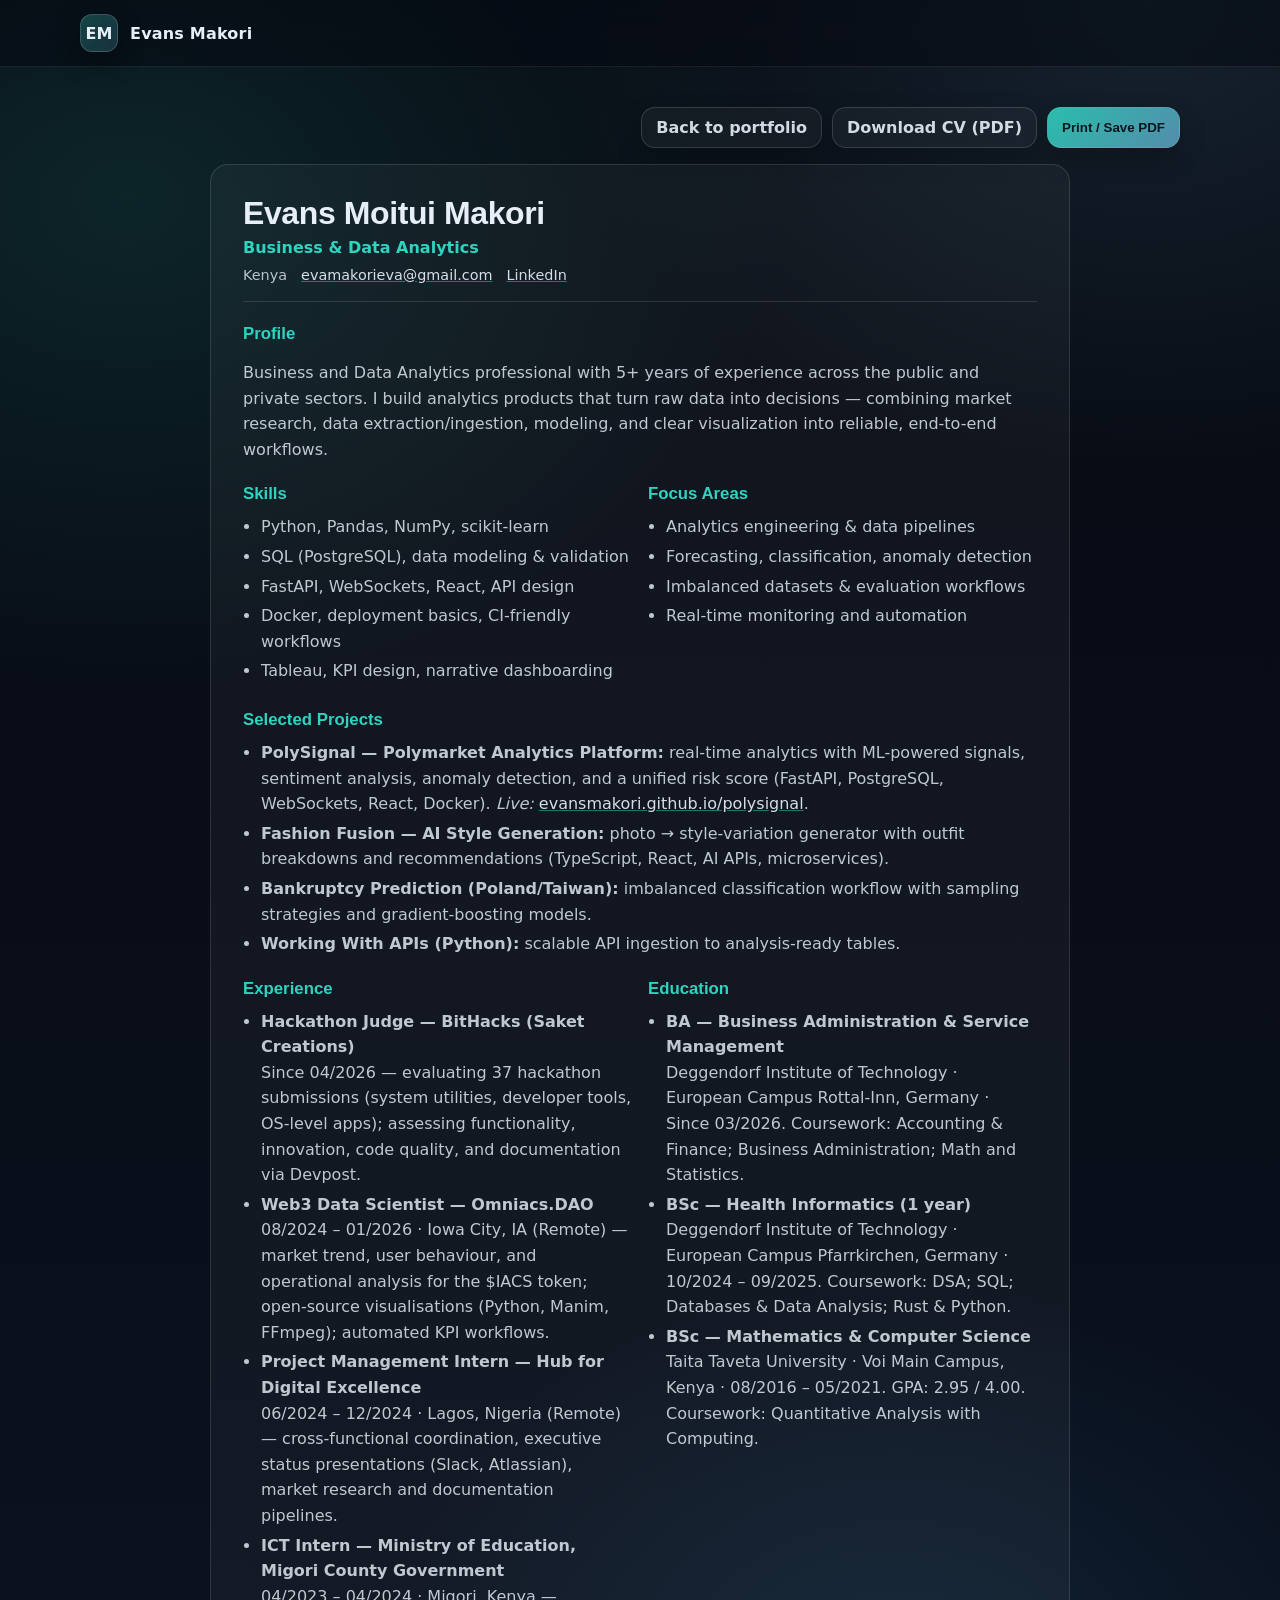
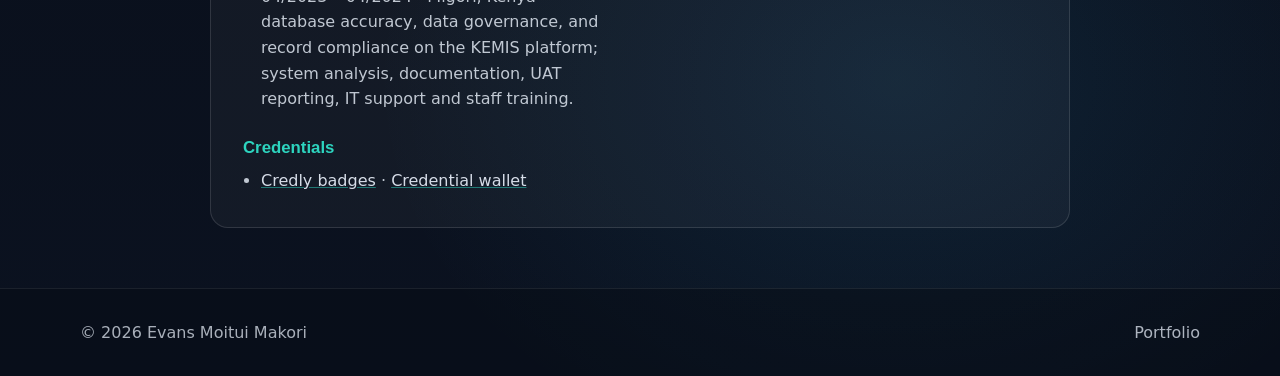
==== commit bea2ad8e: "feat(hero): Reposition profile title and summary as Business & Data Analytics" ====
--- a/resume.html
+++ b/resume.html
@@ -6,7 +6,7 @@
     <title>Evans Moitui Makori — Résumé</title>
     <meta name="robots" content="index, follow" />
     <link rel="canonical" href="https://evansmakori.github.io/resume.html" />
-    <meta name="description" content="Résumé for Evans Moitui Makori, Data Scientist and Analytics Engineer based in Kenya." />
+    <meta name="description" content="Résumé for Evans Moitui Makori, Business and Data Analytics professional based in Kenya." />
     <link rel="icon" href="assets/favicon.png" type="image/png" />
     <link rel="stylesheet" href="styles.css" />
     <style>
@@ -76,7 +76,7 @@
           <header class="resume-top">
             <div>
               <h1>Evans Moitui Makori</h1>
-              <p class="resume-subtitle">Data Scientist &amp; Analytics Engineer</p>
+              <p class="resume-subtitle">Business &amp; Data Analytics</p>
               <div class="resume-contact">
                 <span>Kenya</span>
                 <a class="inline-link" href="mailto:evamakorieva@gmail.com">evamakorieva@gmail.com</a>
@@ -88,9 +88,9 @@
           <section class="resume-sec">
             <h2>Profile</h2>
             <p style="color: rgba(231,238,248,0.82); line-height: 1.6;">
-              Kenya-based data scientist with a background in Statistics and Computing. I build analytics products
-              that turn raw data into decisions — combining data extraction/ingestion, modeling, and clear
-              visualization into reliable, end-to-end workflows.
+              Business and Data Analytics professional with 5+ years of experience across the public and private
+              sectors. I build analytics products that turn raw data into decisions — combining market research,
+              data extraction/ingestion, modeling, and clear visualization into reliable, end-to-end workflows.
             </p>
           </section>
 <section class="resume-sec resume-row">
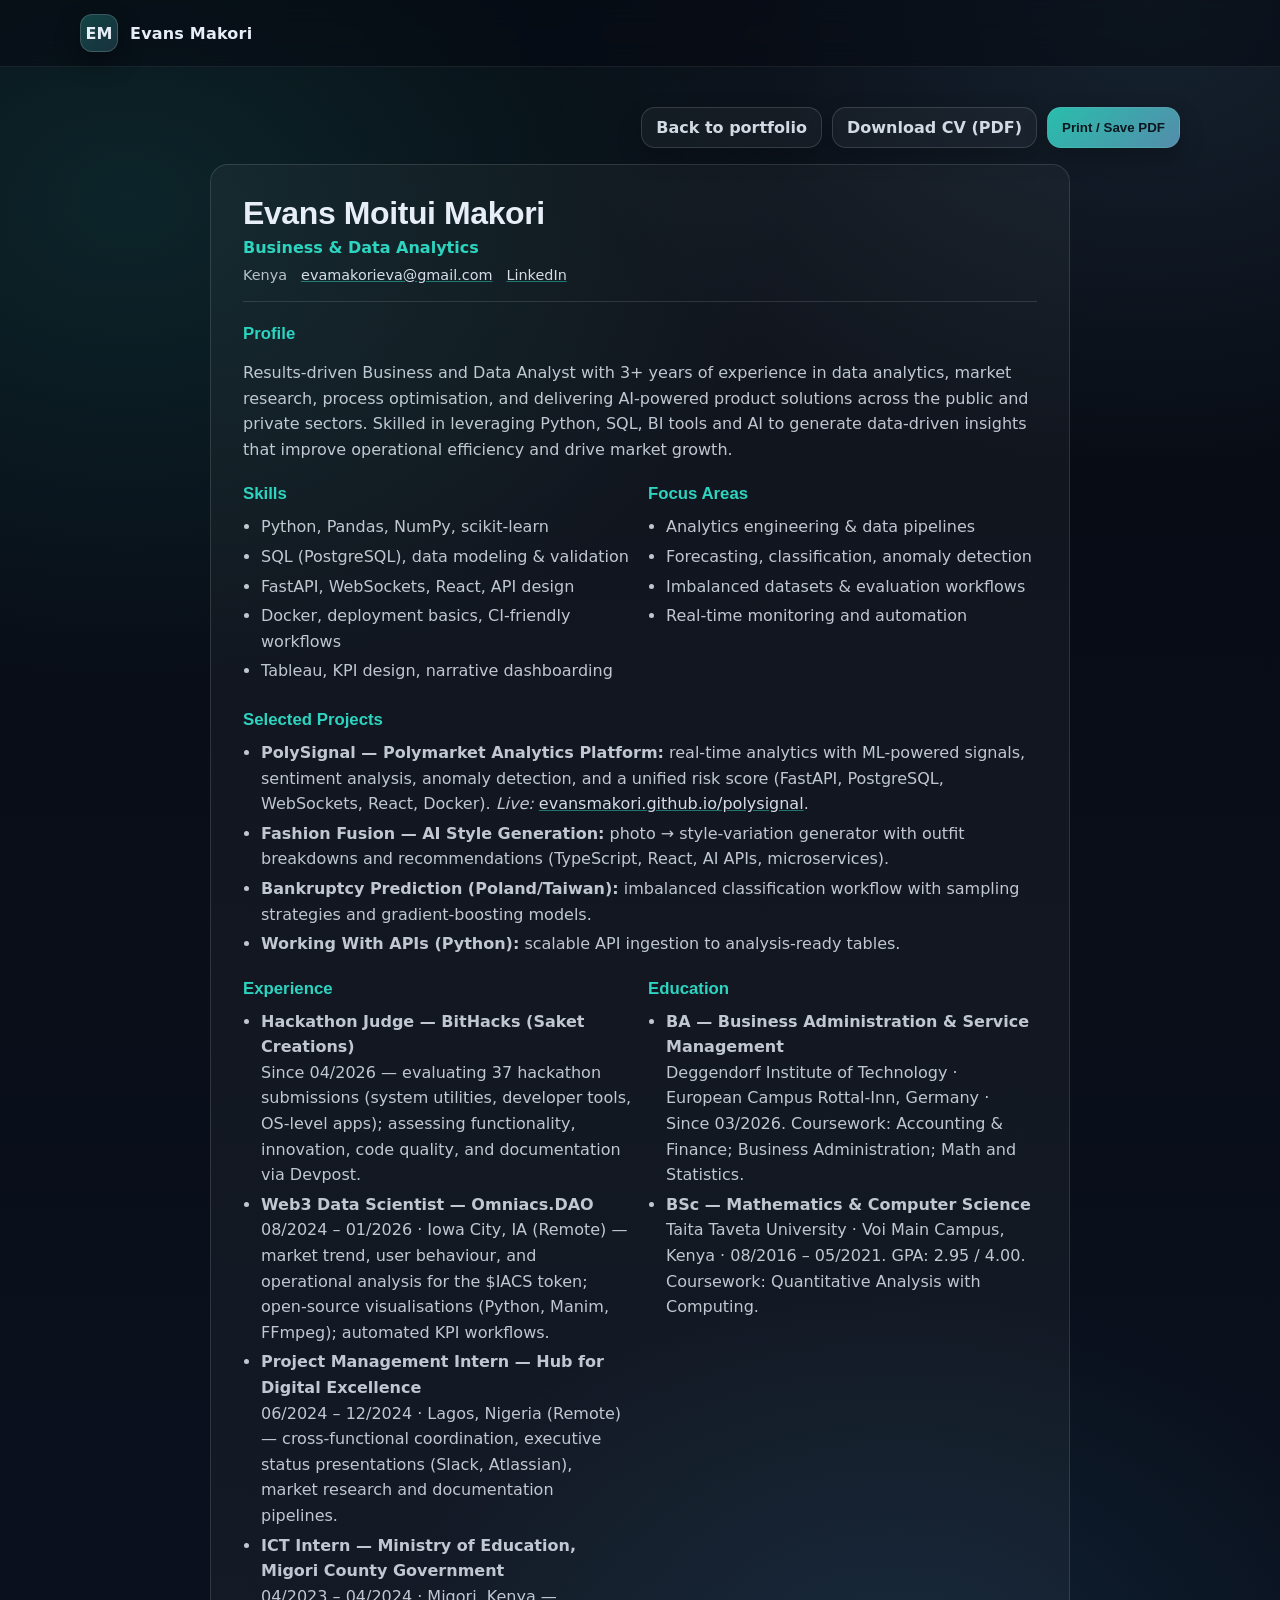
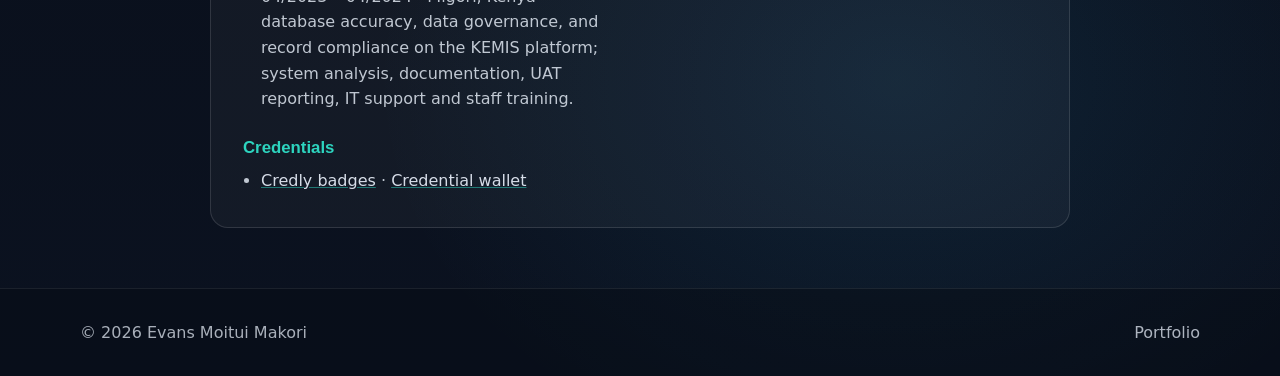
==== commit 7b54f8f8: "feat: Update CV PDF and align portfolio summary with CV" ====
--- a/resume.html
+++ b/resume.html
@@ -88,9 +88,10 @@
           <section class="resume-sec">
             <h2>Profile</h2>
             <p style="color: rgba(231,238,248,0.82); line-height: 1.6;">
-              Business and Data Analytics professional with 5+ years of experience across the public and private
-              sectors. I build analytics products that turn raw data into decisions — combining market research,
-              data extraction/ingestion, modeling, and clear visualization into reliable, end-to-end workflows.
+              Results-driven Business and Data Analyst with 3+ years of experience in data analytics, market
+              research, process optimisation, and delivering AI-powered product solutions across the public and
+              private sectors. Skilled in leveraging Python, SQL, BI tools and AI to generate data-driven insights
+              that improve operational efficiency and drive market growth.
             </p>
           </section>
 <section class="resume-sec resume-row">
@@ -170,11 +171,6 @@
                   <strong>BA — Business Administration &amp; Service Management</strong><br />
                   Deggendorf Institute of Technology · European Campus Rottal-Inn, Germany · Since 03/2026.
                   Coursework: Accounting &amp; Finance; Business Administration; Math and Statistics.
-                </li>
-                <li>
-                  <strong>BSc — Health Informatics (1 year)</strong><br />
-                  Deggendorf Institute of Technology · European Campus Pfarrkirchen, Germany · 10/2024 – 09/2025.
-                  Coursework: DSA; SQL; Databases &amp; Data Analysis; Rust &amp; Python.
                 </li>
                 <li>
                   <strong>BSc — Mathematics &amp; Computer Science</strong><br />
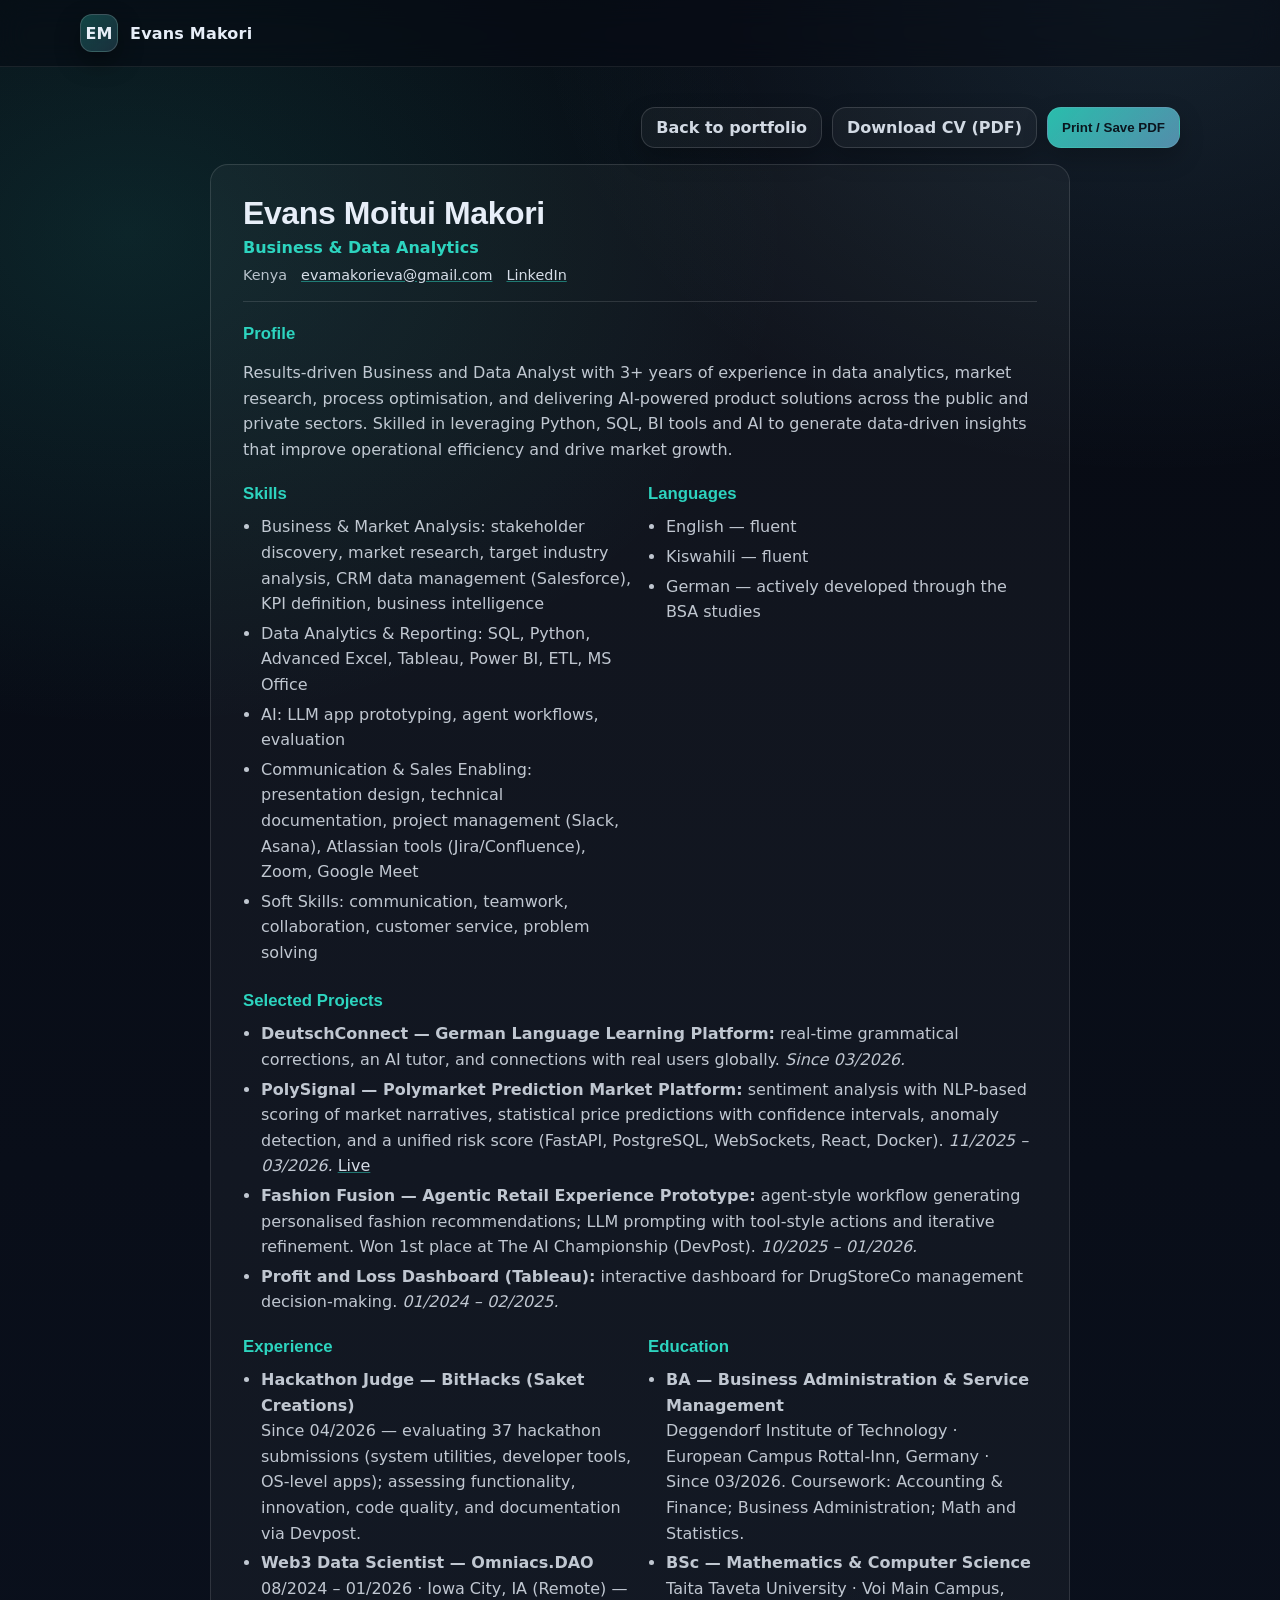
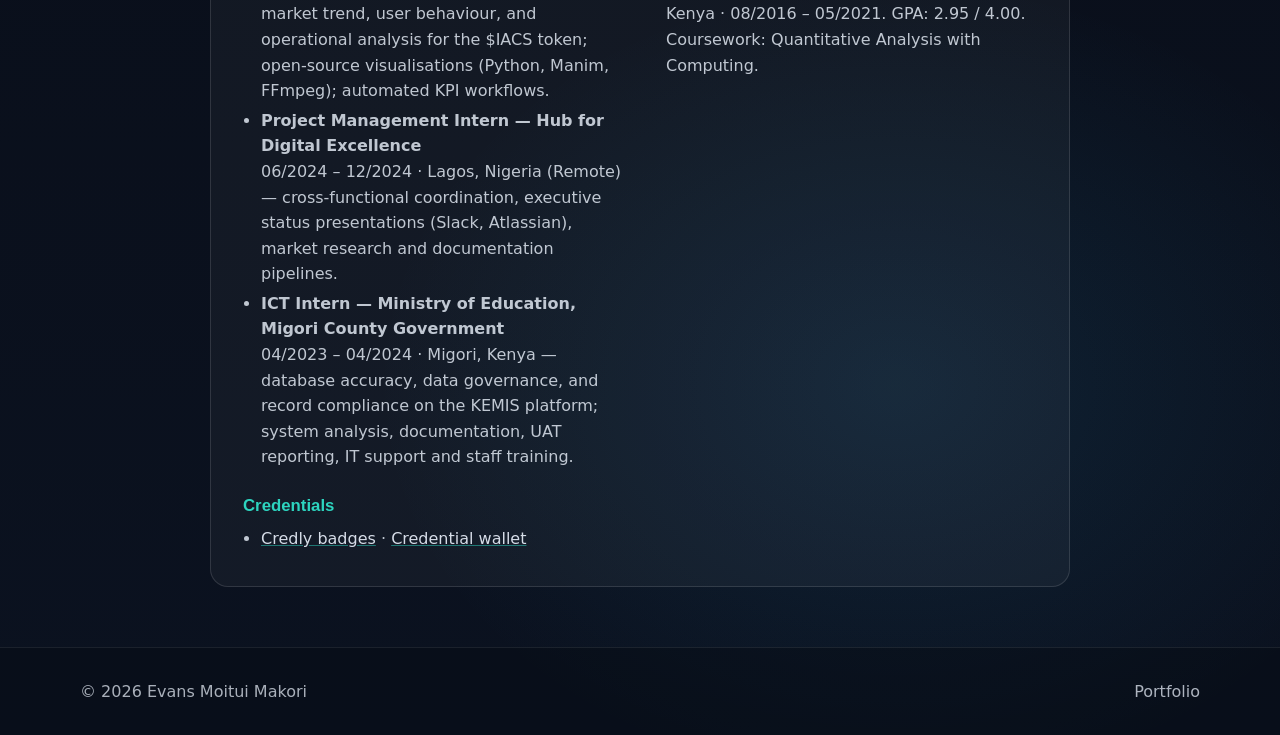
==== commit 70b5001f: "chore: Remove stale content and align site fully with updated CV" ====
--- a/resume.html
+++ b/resume.html
@@ -68,7 +68,7 @@
       <div class="container">
         <div class="resume-actions">
           <a class="btn ghost" href="index.html">Back to portfolio</a>
-          <a class="btn ghost" href="Evans_Moitui_Makori_CV.pdf" download>Download CV (PDF)</a>
+          <a class="btn ghost" href="documents/Evans_Moitui_Makori_CV.pdf" download>Download CV (PDF)</a>
           <button class="btn primary" type="button" onclick="window.print()">Print / Save PDF</button>
         </div>
 
@@ -98,20 +98,19 @@
             <div>
               <h2>Skills</h2>
               <ul class="resume-list">
-                <li>Python, Pandas, NumPy, scikit-learn</li>
-                <li>SQL (PostgreSQL), data modeling &amp; validation</li>
-                <li>FastAPI, WebSockets, React, API design</li>
-                <li>Docker, deployment basics, CI-friendly workflows</li>
-                <li>Tableau, KPI design, narrative dashboarding</li>
-              </ul>
-            </div>
-            <div>
-              <h2>Focus Areas</h2>
-              <ul class="resume-list">
-                <li>Analytics engineering &amp; data pipelines</li>
-                <li>Forecasting, classification, anomaly detection</li>
-                <li>Imbalanced datasets &amp; evaluation workflows</li>
-                <li>Real-time monitoring and automation</li>
+                <li>Business &amp; Market Analysis: stakeholder discovery, market research, target industry analysis, CRM data management (Salesforce), KPI definition, business intelligence</li>
+                <li>Data Analytics &amp; Reporting: SQL, Python, Advanced Excel, Tableau, Power BI, ETL, MS Office</li>
+                <li>AI: LLM app prototyping, agent workflows, evaluation</li>
+                <li>Communication &amp; Sales Enabling: presentation design, technical documentation, project management (Slack, Asana), Atlassian tools (Jira/Confluence), Zoom, Google Meet</li>
+                <li>Soft Skills: communication, teamwork, collaboration, customer service, problem solving</li>
+              </ul>
+            </div>
+            <div>
+              <h2>Languages</h2>
+              <ul class="resume-list">
+                <li>English — fluent</li>
+                <li>Kiswahili — fluent</li>
+                <li>German — actively developed through the BSA studies</li>
               </ul>
             </div>
           </section>
@@ -120,21 +119,24 @@
             <h2>Selected Projects</h2>
             <ul class="resume-list">
               <li>
-                <strong>PolySignal — Polymarket Analytics Platform:</strong> real-time analytics with ML-powered
-                signals, sentiment analysis, anomaly detection, and a unified risk score (FastAPI, PostgreSQL,
-                WebSockets, React, Docker). <em>Live:</em>
-                <a class="inline-link" href="https://evansmakori.github.io/polysignal/" target="_blank" rel="noreferrer noopener">evansmakori.github.io/polysignal</a>.
-              </li>
-              <li>
-                <strong>Fashion Fusion — AI Style Generation:</strong> photo → style-variation generator with outfit
-                breakdowns and recommendations (TypeScript, React, AI APIs, microservices).
-              </li>
-              <li>
-                <strong>Bankruptcy Prediction (Poland/Taiwan):</strong> imbalanced classification workflow with
-                sampling strategies and gradient-boosting models.
-              </li>
-              <li>
-                <strong>Working With APIs (Python):</strong> scalable API ingestion to analysis-ready tables.
+                <strong>DeutschConnect — German Language Learning Platform:</strong> real-time grammatical corrections,
+                an AI tutor, and connections with real users globally. <em>Since 03/2026.</em>
+              </li>
+              <li>
+                <strong>PolySignal — Polymarket Prediction Market Platform:</strong> sentiment analysis with NLP-based
+                scoring of market narratives, statistical price predictions with confidence intervals, anomaly
+                detection, and a unified risk score (FastAPI, PostgreSQL, WebSockets, React, Docker).
+                <em>11/2025 – 03/2026.</em>
+                <a class="inline-link" href="https://evansmakori.github.io/polysignal/" target="_blank" rel="noreferrer noopener">Live</a>
+              </li>
+              <li>
+                <strong>Fashion Fusion — Agentic Retail Experience Prototype:</strong> agent-style workflow generating
+                personalised fashion recommendations; LLM prompting with tool-style actions and iterative refinement.
+                Won 1st place at The AI Championship (DevPost). <em>10/2025 – 01/2026.</em>
+              </li>
+              <li>
+                <strong>Profit and Loss Dashboard (Tableau):</strong> interactive dashboard for DrugStoreCo management
+                decision-making. <em>01/2024 – 02/2025.</em>
               </li>
             </ul>
           </section>
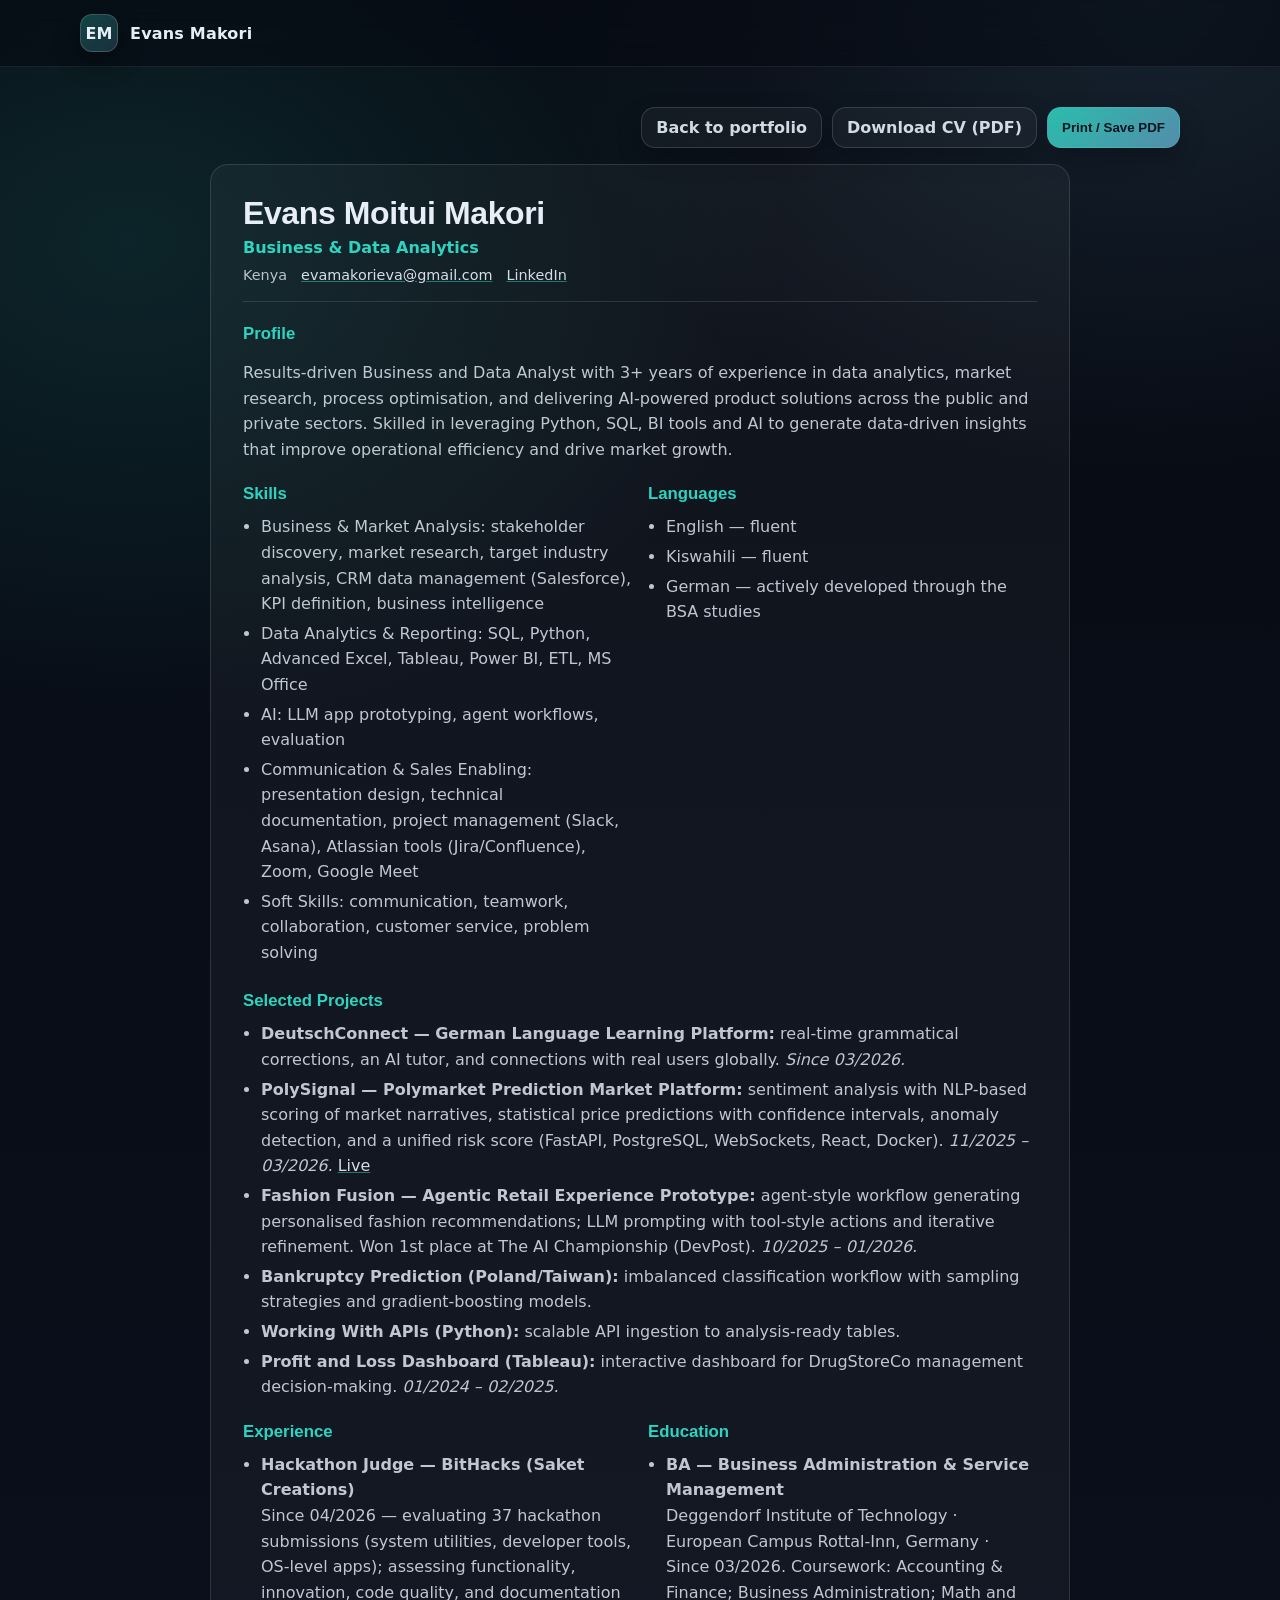
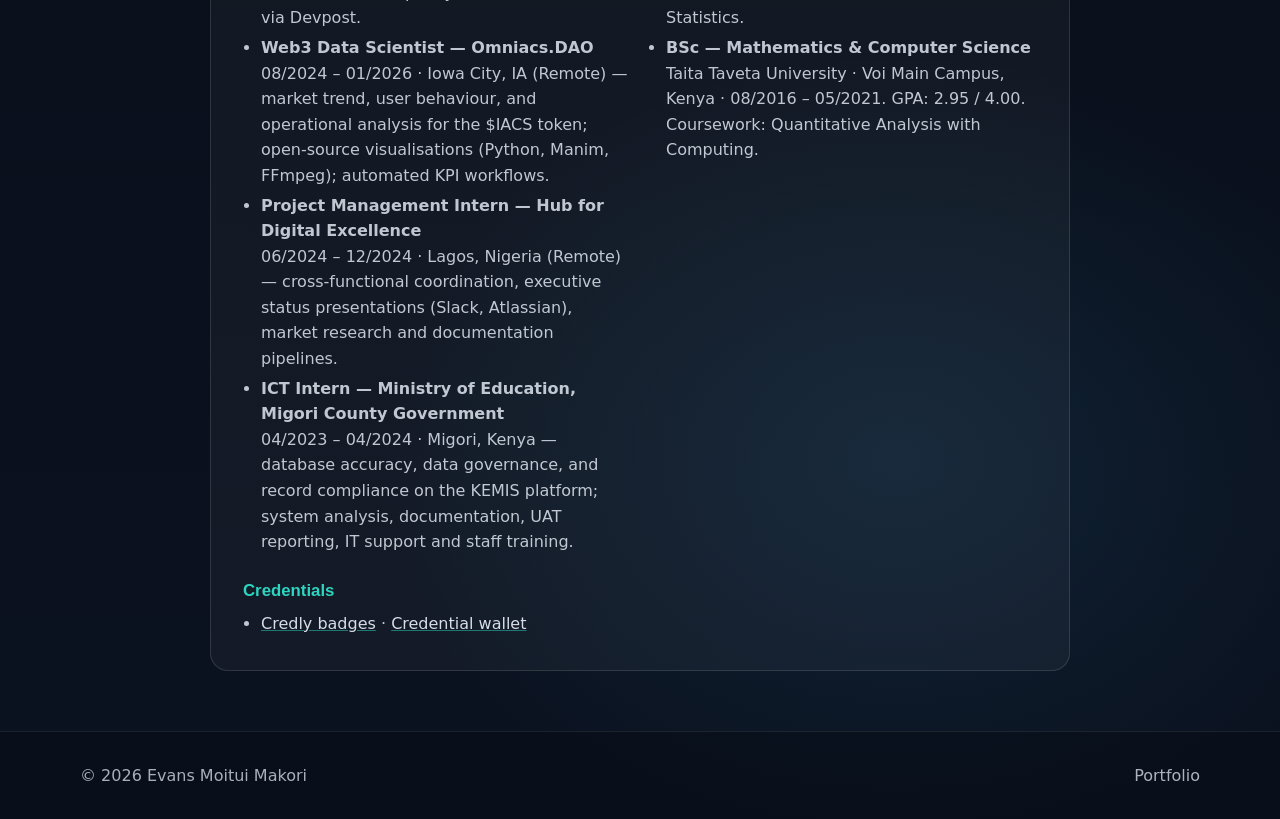
==== commit f18298bd: "feat(projects): Restore Bankruptcy Prediction and Working With APIs project cards" ====
--- a/resume.html
+++ b/resume.html
@@ -135,6 +135,13 @@
                 Won 1st place at The AI Championship (DevPost). <em>10/2025 – 01/2026.</em>
               </li>
               <li>
+                <strong>Bankruptcy Prediction (Poland/Taiwan):</strong> imbalanced classification workflow with
+                sampling strategies and gradient-boosting models.
+              </li>
+              <li>
+                <strong>Working With APIs (Python):</strong> scalable API ingestion to analysis-ready tables.
+              </li>
+              <li>
                 <strong>Profit and Loss Dashboard (Tableau):</strong> interactive dashboard for DrugStoreCo management
                 decision-making. <em>01/2024 – 02/2025.</em>
               </li>
